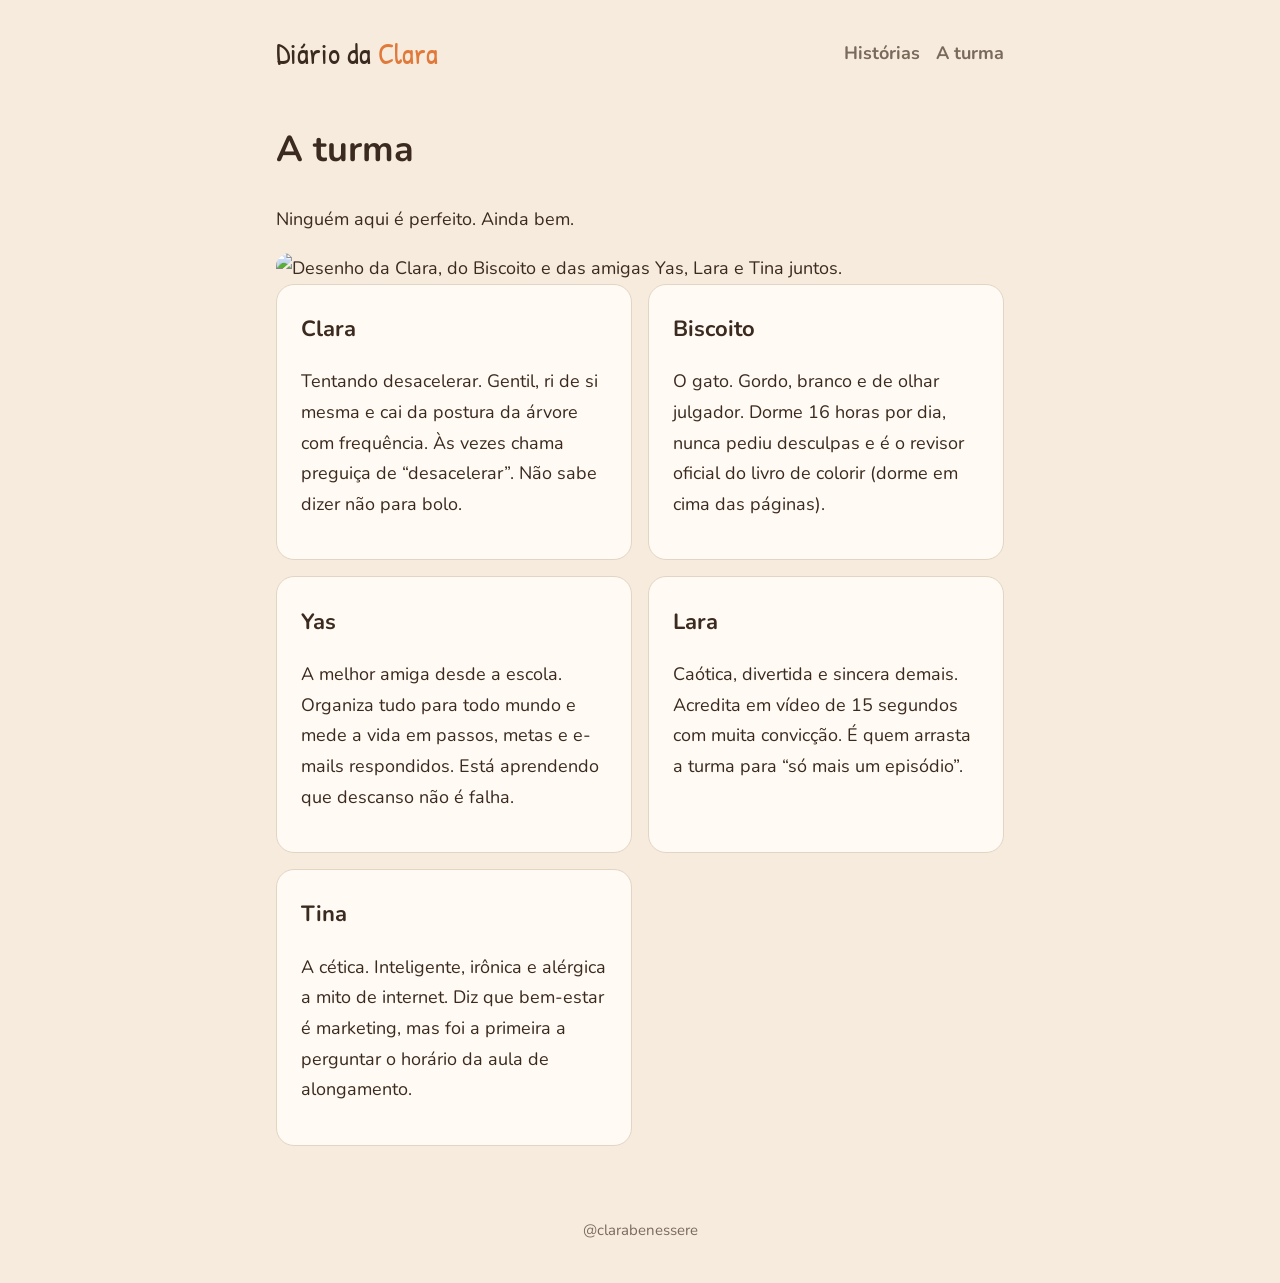
==== turma.html @ 8c94ce4b "Publica o blog: páginas iniciais" ====
<!doctype html>
<html lang="pt-BR">
<head>
<meta charset="utf-8">
<meta name="viewport" content="width=device-width, initial-scale=1">
<title>A turma · Diário da Clara</title>
<meta name="description" content="Conheça a Clara, o Biscoito, a Yas, a Lara e a Tina.">
<link href="https://fonts.googleapis.com/css2?family=Nunito:wght@400;700&family=Patrick+Hand&display=swap" rel="stylesheet">
<link rel="stylesheet" href="estilo.css">
</head>
<body>
<header class="topo">
  <a class="marca" href="index.html">Diário da <span>Clara</span></a>
  <nav><a href="index.html">Histórias</a><a href="turma.html">A turma</a></nav>
</header>
<main>
  <h1>A turma</h1>
  <p>Ninguém aqui é perfeito. Ainda bem.</p>
  <img src="img/turma.jpg" alt="Desenho da Clara, do Biscoito e das amigas Yas, Lara e Tina juntos." style="width:100%;border-radius:14px">
  <div class="turma">
    <div class="cartao"><h3>Clara</h3><p>Tentando desacelerar. Gentil, ri de si mesma e cai da postura da árvore com frequência. Às vezes chama preguiça de “desacelerar”. Não sabe dizer não para bolo.</p></div>
    <div class="cartao"><h3>Biscoito</h3><p>O gato. Gordo, branco e de olhar julgador. Dorme 16 horas por dia, nunca pediu desculpas e é o revisor oficial do livro de colorir (dorme em cima das páginas).</p></div>
    <div class="cartao"><h3>Yas</h3><p>A melhor amiga desde a escola. Organiza tudo para todo mundo e mede a vida em passos, metas e e-mails respondidos. Está aprendendo que descanso não é falha.</p></div>
    <div class="cartao"><h3>Lara</h3><p>Caótica, divertida e sincera demais. Acredita em vídeo de 15 segundos com muita convicção. É quem arrasta a turma para “só mais um episódio”.</p></div>
    <div class="cartao"><h3>Tina</h3><p>A cética. Inteligente, irônica e alérgica a mito de internet. Diz que bem-estar é marketing, mas foi a primeira a perguntar o horário da aula de alongamento.</p></div>
  </div>
</main>
<footer>@clarabenessere</footer>
</body>
</html>
---- estilo.css ----
:root{
  --creme:#f6ebdd; --papel:#fffaf3; --tinta:#3b2a1f; --suave:#7a6a5c;
  --salvia:#8fa98a; --laranja:#e0793a; --turquesa:#3e9c9a; --linha:#e3d5c3;
}
@media (prefers-color-scheme: dark){
  :root{ --creme:#1f1a16; --papel:#2a231d; --tinta:#f3e8da; --suave:#c2b3a3; --linha:#4a3e33; }
}
*{box-sizing:border-box}
body{margin:0;background:var(--creme);color:var(--tinta);
  font-family:"Nunito",system-ui,-apple-system,"Segoe UI",sans-serif;font-size:18px;line-height:1.7}
a{color:var(--turquesa)}
header.topo{max-width:760px;margin:0 auto;padding:28px 16px 8px;display:flex;align-items:center;justify-content:space-between;gap:12px;flex-wrap:wrap}
.marca{font-family:"Patrick Hand","Nunito",cursive;font-size:30px;color:var(--tinta);text-decoration:none}
.marca span{color:var(--laranja)}
nav a{margin-left:16px;text-decoration:none;color:var(--suave);font-weight:700}
main{max-width:760px;margin:0 auto;padding:8px 16px 48px}
.cartao{background:var(--papel);border:1px solid var(--linha);border-radius:18px;padding:22px 24px;margin:18px 0}
.cartao h2{margin:.2em 0 .3em;font-size:24px;line-height:1.3}
.cartao h2 a{color:var(--tinta);text-decoration:none}
.data{color:var(--suave);font-size:15px}
.etiqueta{display:inline-block;background:var(--salvia);color:#fff;border-radius:99px;padding:2px 12px;font-size:13px;font-weight:700;margin-right:6px}
article h1{font-size:34px;line-height:1.2;margin:.3em 0}
article h2{font-size:24px;margin-top:1.8em}
article img{width:100%;border-radius:14px;border:1px solid var(--linha);margin:12px 0}
.ciencia{background:var(--papel);border-left:6px solid var(--turquesa);border-radius:12px;padding:16px 20px;margin:24px 0}
.ciencia h2{margin-top:0}
.fontes{font-size:15px;color:var(--suave)}
.fontes li{margin:6px 0}
.aviso{font-size:14px;color:var(--suave);border-top:1px solid var(--linha);margin-top:32px;padding-top:12px}
.turma{display:grid;grid-template-columns:1fr;gap:16px}
@media (min-width:640px){.turma{grid-template-columns:1fr 1fr}}
.turma .cartao{margin:0}
.turma h3{margin:.2em 0;font-size:22px}
footer{text-align:center;color:var(--suave);font-size:15px;padding:24px 16px 40px}
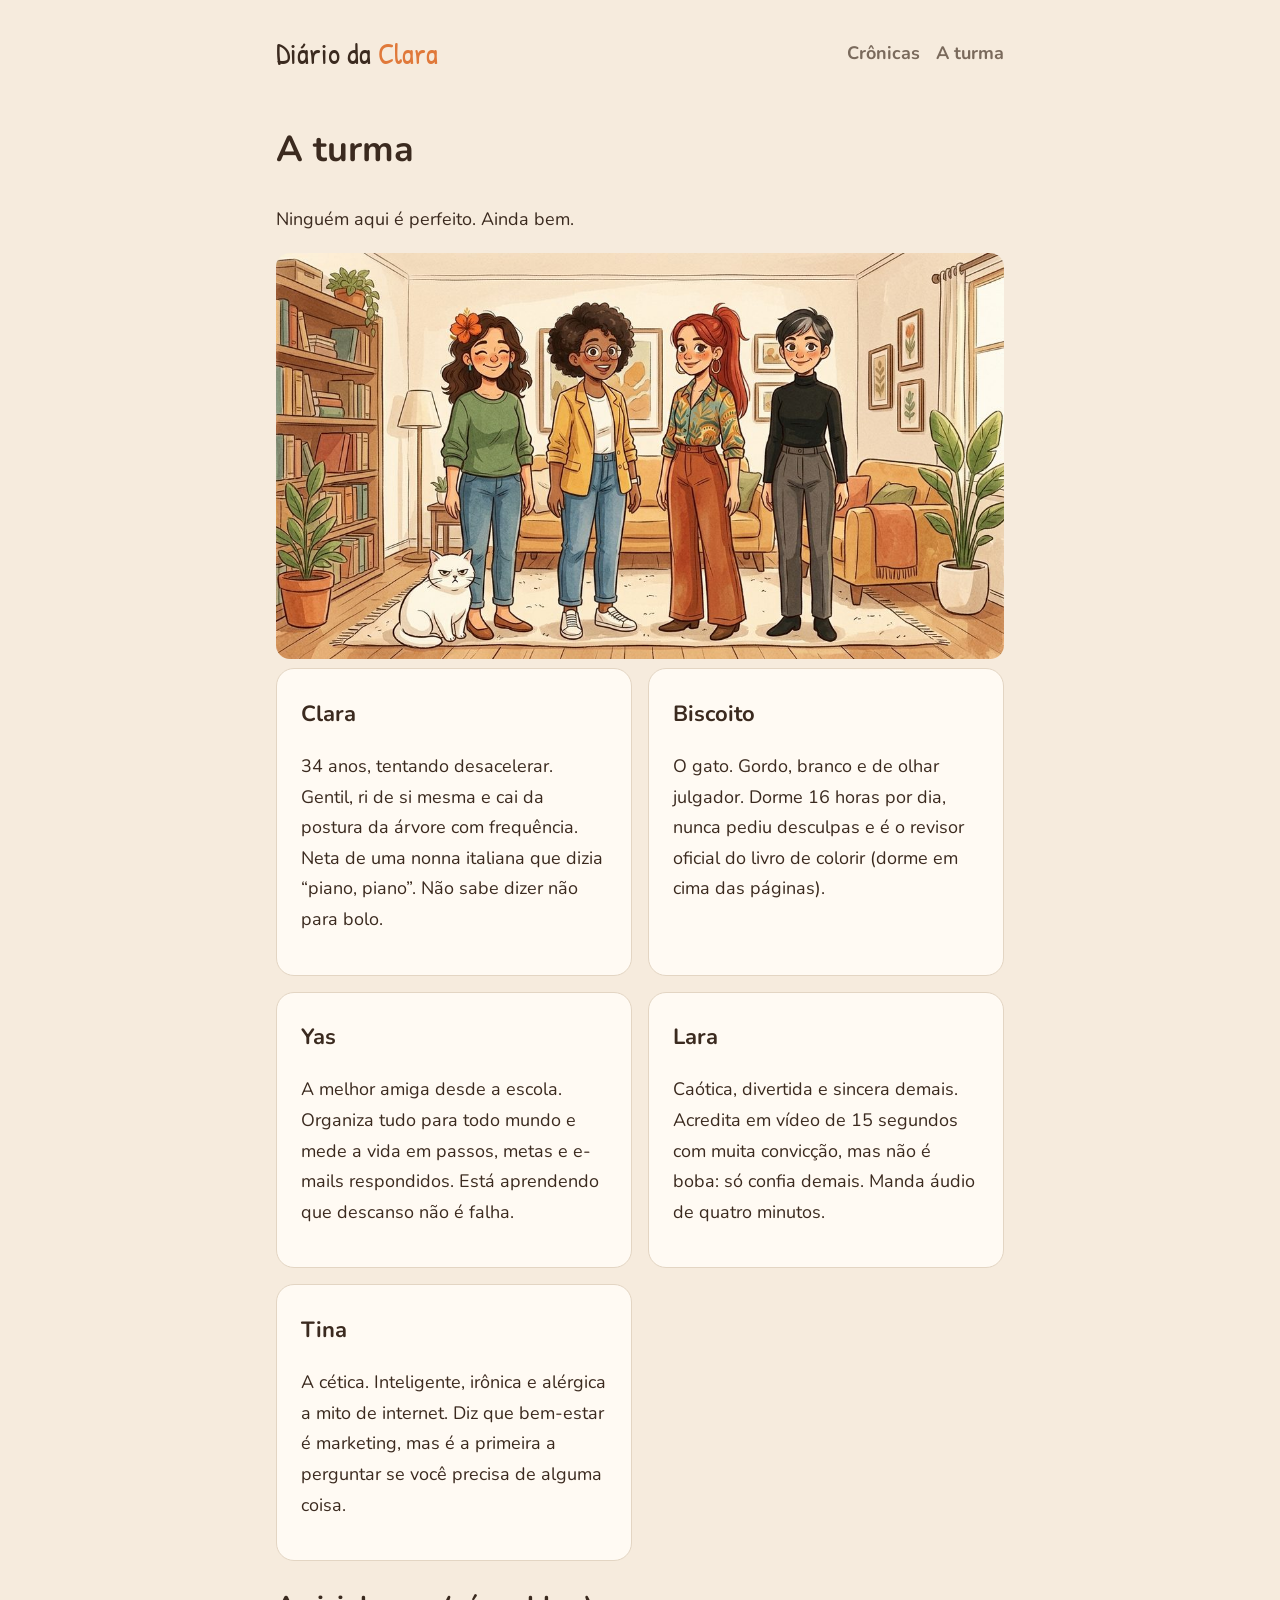
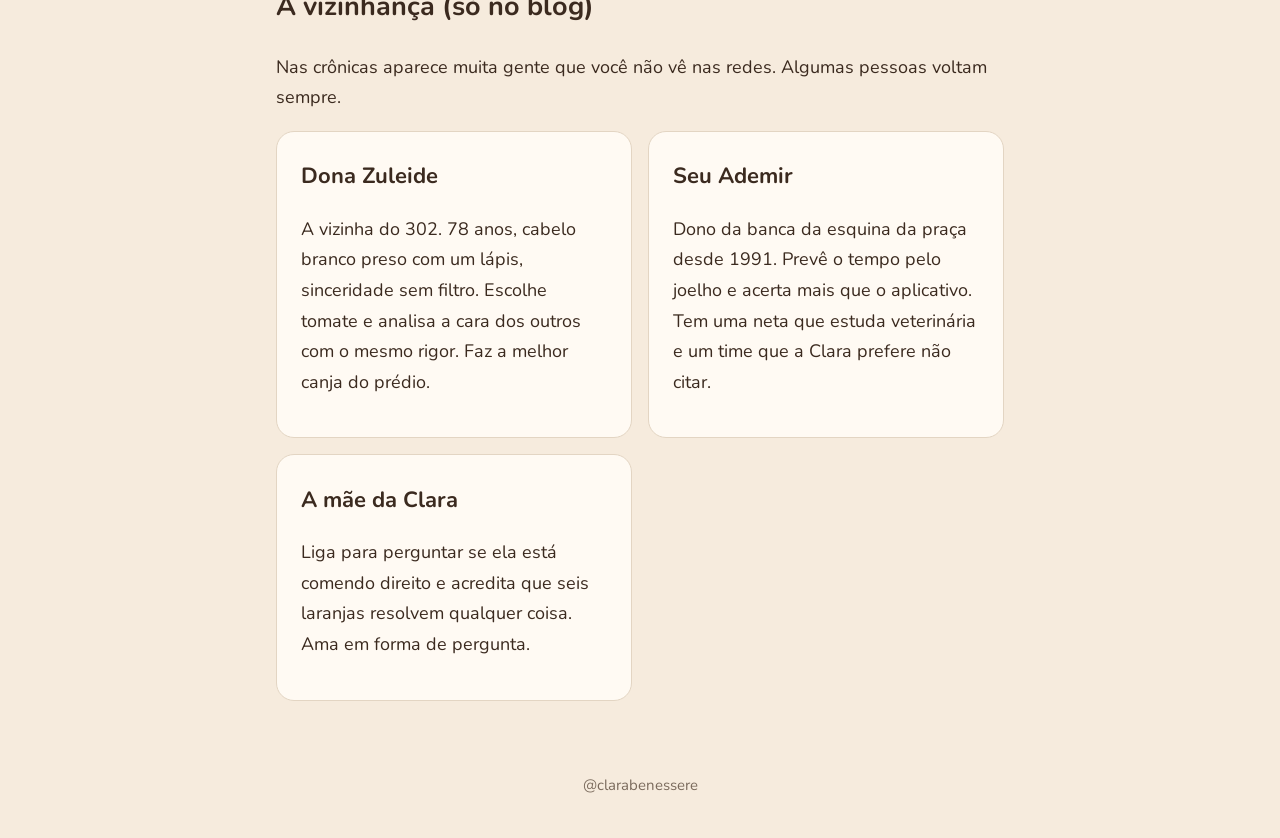
==== commit b3a525a5: "Add files via upload" ====
--- a/turma.html
+++ b/turma.html
@@ -4,25 +4,33 @@
 <meta charset="utf-8">
 <meta name="viewport" content="width=device-width, initial-scale=1">
 <title>A turma · Diário da Clara</title>
-<meta name="description" content="Conheça a Clara, o Biscoito, a Yas, a Lara e a Tina.">
+<meta name="description" content="Conheça a Clara, o Biscoito, as amigas Yas, Lara e Tina, e a vizinhança que só aparece aqui no blog.">
 <link href="https://fonts.googleapis.com/css2?family=Nunito:wght@400;700&family=Patrick+Hand&display=swap" rel="stylesheet">
 <link rel="stylesheet" href="estilo.css">
 </head>
 <body>
 <header class="topo">
   <a class="marca" href="index.html">Diário da <span>Clara</span></a>
-  <nav><a href="index.html">Histórias</a><a href="turma.html">A turma</a></nav>
+  <nav><a href="index.html">Crônicas</a><a href="turma.html">A turma</a></nav>
 </header>
 <main>
   <h1>A turma</h1>
   <p>Ninguém aqui é perfeito. Ainda bem.</p>
   <img src="img/turma.jpg" alt="Desenho da Clara, do Biscoito e das amigas Yas, Lara e Tina juntos." style="width:100%;border-radius:14px">
   <div class="turma">
-    <div class="cartao"><h3>Clara</h3><p>Tentando desacelerar. Gentil, ri de si mesma e cai da postura da árvore com frequência. Às vezes chama preguiça de “desacelerar”. Não sabe dizer não para bolo.</p></div>
+    <div class="cartao"><h3>Clara</h3><p>34 anos, tentando desacelerar. Gentil, ri de si mesma e cai da postura da árvore com frequência. Neta de uma nonna italiana que dizia “piano, piano”. Não sabe dizer não para bolo.</p></div>
     <div class="cartao"><h3>Biscoito</h3><p>O gato. Gordo, branco e de olhar julgador. Dorme 16 horas por dia, nunca pediu desculpas e é o revisor oficial do livro de colorir (dorme em cima das páginas).</p></div>
     <div class="cartao"><h3>Yas</h3><p>A melhor amiga desde a escola. Organiza tudo para todo mundo e mede a vida em passos, metas e e-mails respondidos. Está aprendendo que descanso não é falha.</p></div>
-    <div class="cartao"><h3>Lara</h3><p>Caótica, divertida e sincera demais. Acredita em vídeo de 15 segundos com muita convicção. É quem arrasta a turma para “só mais um episódio”.</p></div>
-    <div class="cartao"><h3>Tina</h3><p>A cética. Inteligente, irônica e alérgica a mito de internet. Diz que bem-estar é marketing, mas foi a primeira a perguntar o horário da aula de alongamento.</p></div>
+    <div class="cartao"><h3>Lara</h3><p>Caótica, divertida e sincera demais. Acredita em vídeo de 15 segundos com muita convicção, mas não é boba: só confia demais. Manda áudio de quatro minutos.</p></div>
+    <div class="cartao"><h3>Tina</h3><p>A cética. Inteligente, irônica e alérgica a mito de internet. Diz que bem-estar é marketing, mas é a primeira a perguntar se você precisa de alguma coisa.</p></div>
+  </div>
+
+  <h2>A vizinhança (só no blog)</h2>
+  <p>Nas crônicas aparece muita gente que você não vê nas redes. Algumas pessoas voltam sempre.</p>
+  <div class="turma">
+    <div class="cartao"><h3>Dona Zuleide</h3><p>A vizinha do 302. 78 anos, cabelo branco preso com um lápis, sinceridade sem filtro. Escolhe tomate e analisa a cara dos outros com o mesmo rigor. Faz a melhor canja do prédio.</p></div>
+    <div class="cartao"><h3>Seu Ademir</h3><p>Dono da banca da esquina da praça desde 1991. Prevê o tempo pelo joelho e acerta mais que o aplicativo. Tem uma neta que estuda veterinária e um time que a Clara prefere não citar.</p></div>
+    <div class="cartao"><h3>A mãe da Clara</h3><p>Liga para perguntar se ela está comendo direito e acredita que seis laranjas resolvem qualquer coisa. Ama em forma de pergunta.</p></div>
   </div>
 </main>
 <footer>@clarabenessere</footer>
